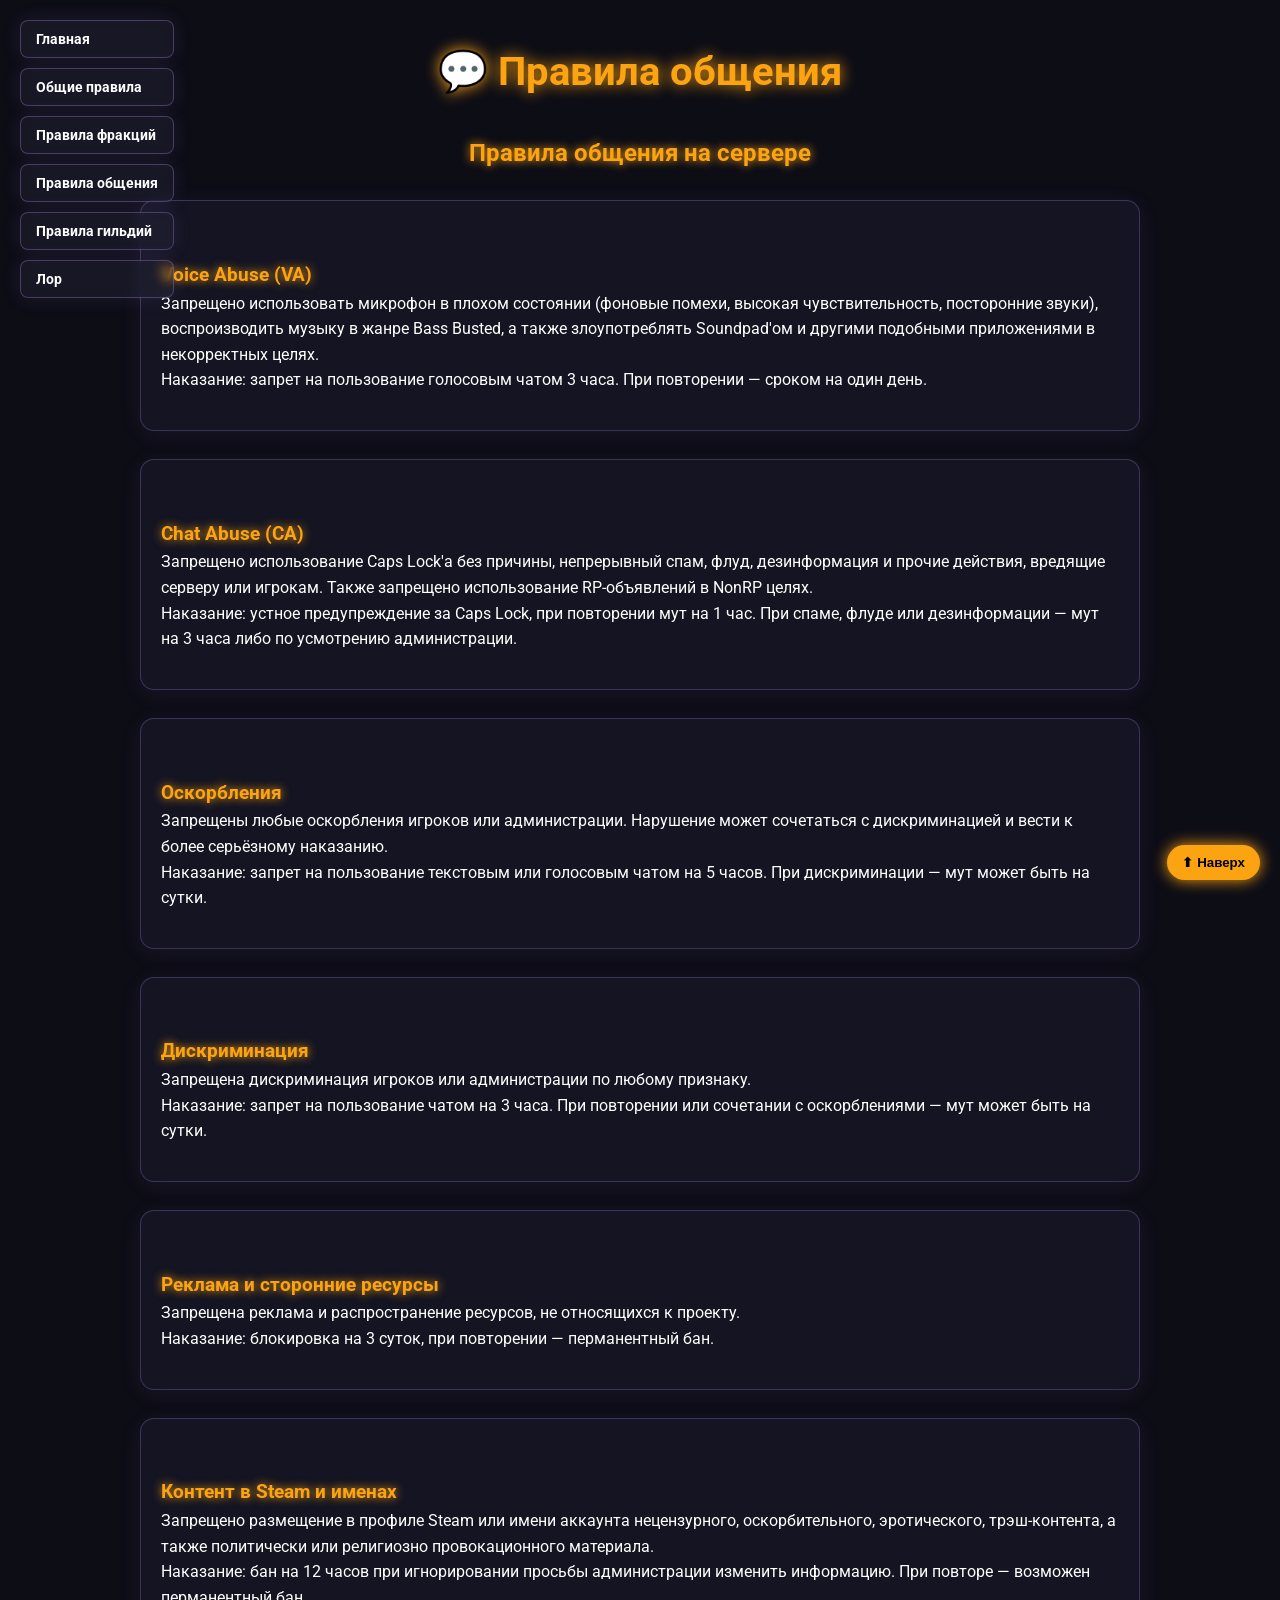
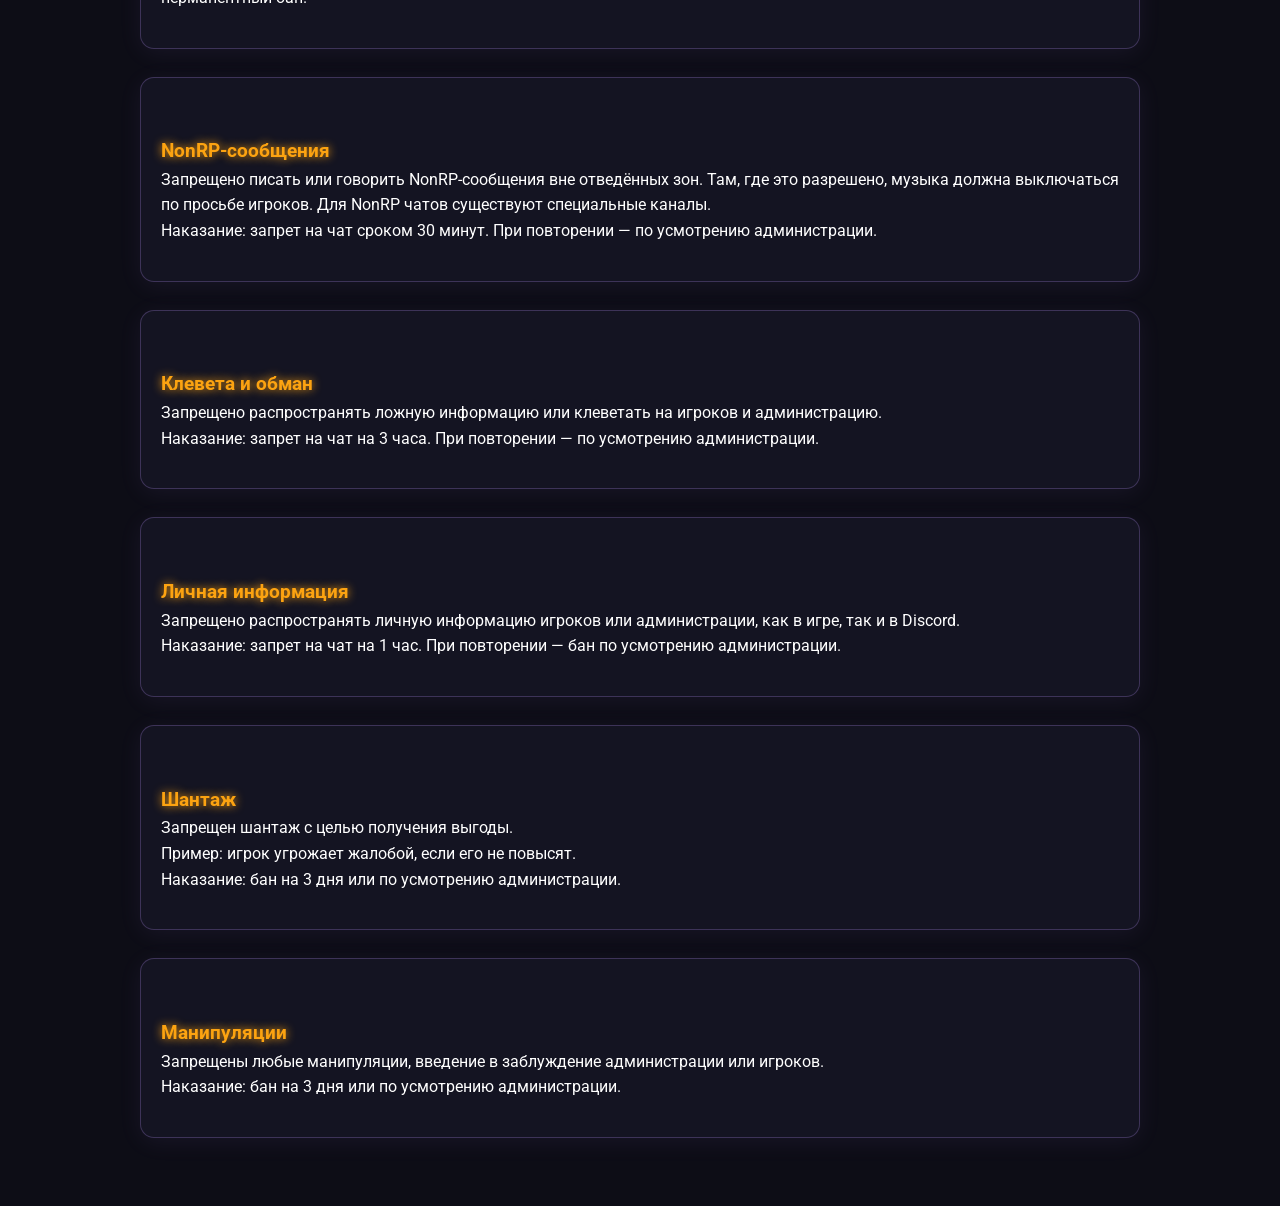
==== chatrules.html @ 7ba98fe5 "Add files via upload" ====
<!DOCTYPE html>
<html lang="ru">
<head>
  <meta charset="UTF-8" />
  <meta name="viewport" content="width=device-width, initial-scale=1.0" />
  <title>Правила общения</title>
  <link href="https://fonts.googleapis.com/css2?family=Roboto:wght@400;700&display=swap" rel="stylesheet">
  <style>
    * { box-sizing: border-box; margin: 0; padding: 0; }
    body {
      font-family: 'Roboto', sans-serif;
      background-color: #0d0d16;
      color: #fff;
      overflow-x: hidden;
      position: relative;
      padding: 40px;
      line-height: 1.6;
    }
   .nav {
  position: fixed;
  top: 20px;
  left: 20px;
  display: flex;
  flex-direction: column;
  gap: 10px;
  z-index: 20;
}

.nav a {
  color: #fff;
  text-decoration: none;
  background: rgba(40, 40, 60, 0.4);
  padding: 10px 15px;
  border-radius: 8px;
  font-weight: bold;
  transition: all 0.3s;
  border: 1px solid rgba(184, 145, 249, 0.3);
  backdrop-filter: blur(5px);
  box-shadow: 0 0 20px rgba(184,145,249,0.1);
  font-size: 14px;
  white-space: nowrap;
  width: auto;
  max-width: 200px;
  line-height: normal;
}

.nav a:hover {
  background: rgba(184,145,249,0.2);
  transform: scale(1.05);
  box-shadow: 0 0 25px rgba(184,145,249,0.2);
}
    h1 {
      font-size: 2.5em;
      text-align: center;
      margin-bottom: 30px;
      color: #fca311;
      text-shadow: 0 0 15px #fca311;
    }
    .content {
      max-width: 1000px;
      margin: 0 auto;
      text-align: center;
    }
    .content p {
      margin-bottom: 1.2em;
    }
    .content strong {
      display: block;
      margin-top: 1.8em;
      font-size: 1.2em;
      color: #fca311;
      text-shadow: 0 0 10px #fca311;
    }
    .to-top {
      position: fixed;
      bottom: 20px;
      right: 20px;
      background-color: #fca311;
      color: #000;
      padding: 10px 15px;
      border: none;
      border-radius: 50px;
      font-weight: bold;
      cursor: pointer;
      box-shadow: 0 0 15px #fca311;
      transition: opacity 0.3s ease-in-out;
      z-index: 10;
    }
    .to-top:hover {
      opacity: 0.8;
    }
    .rule-group {
      background: rgba(28,28,46,0.5);
      border: 1.5px solid rgba(184,145,249,0.25);
      border-radius: 14px;
      margin: 28px 0;
      padding: 24px 20px 18px 20px;
      box-shadow: 0 4px 24px rgba(184,145,249,0.07);
      text-align: left;
    }
    @media (max-width: 768px) {
      body { padding: 20px; }
      h1 { font-size: 2em; }
      .content strong { font-size: 1em; }
      .nav { flex-direction: column; }
    }
  </style>
  <script>
    document.addEventListener('DOMContentLoaded', () => {
      document.querySelector('.to-top').addEventListener('click', () => {
        window.scrollTo({ top: 0, behavior: 'smooth' });
      });
    });
  </script>
</head>
<body>
 <div class="nav fade-in">
  <a href="index.html">Главная</a>
  <a href="rules.html">Общие правила</a>
  <a href="fractions.html">Правила фракций</a>
  <a href="chatrules.html" class="active">Правила общения</a>
  <a href="Guilds.html">Правила гильдий</a>
  <a href="Lor.html">Лор</a>
</div>

  <h1>💬 Правила общения</h1>

  <div class="content">
    <h2 style="text-align:center; color:#fca311; text-shadow:0 0 10px #fca311; margin-bottom: 10px;">Правила общения на сервере</h2>
    
    <div class="rule-group">
      <strong>Voice Abuse (VA)</strong>
      <p>Запрещено использовать микрофон в плохом состоянии (фоновые помехи, высокая чувствительность, посторонние звуки), воспроизводить музыку в жанре Bass Busted, а также злоупотреблять Soundpad'ом и другими подобными приложениями в некорректных целях.<br>Наказание: запрет на пользование голосовым чатом 3 часа. При повторении — сроком на один день.</p>
    </div>

    <div class="rule-group">
      <strong>Chat Abuse (CA)</strong>
      <p>Запрещено использование Caps Lock'a без причины, непрерывный спам, флуд, дезинформация и прочие действия, вредящие серверу или игрокам. Также запрещено использование RP-объявлений в NonRP целях.<br>Наказание: устное предупреждение за Caps Lock, при повторении мут на 1 час. При спаме, флуде или дезинформации — мут на 3 часа либо по усмотрению администрации.</p>
    </div>

    <div class="rule-group">
      <strong>Оскорбления</strong>
      <p>Запрещены любые оскорбления игроков или администрации. Нарушение может сочетаться с дискриминацией и вести к более серьёзному наказанию.<br>Наказание: запрет на пользование текстовым или голосовым чатом на 5 часов. При дискриминации — мут может быть на сутки.</p>
    </div>

    <div class="rule-group">
      <strong>Дискриминация</strong>
      <p>Запрещена дискриминация игроков или администрации по любому признаку.<br>Наказание: запрет на пользование чатом на 3 часа. При повторении или сочетании с оскорблениями — мут может быть на сутки.</p>
    </div>

    <div class="rule-group">
      <strong>Реклама и сторонние ресурсы</strong>
      <p>Запрещена реклама и распространение ресурсов, не относящихся к проекту.<br>Наказание: блокировка на 3 суток, при повторении — перманентный бан.</p>
    </div>

    <div class="rule-group">
      <strong>Контент в Steam и именах</strong>
      <p>Запрещено размещение в профиле Steam или имени аккаунта нецензурного, оскорбительного, эротического, трэш-контента, а также политически или религиозно провокационного материала.<br>Наказание: бан на 12 часов при игнорировании просьбы администрации изменить информацию. При повторе — возможен перманентный бан.</p>
    </div>

    <div class="rule-group">
      <strong>NonRP-сообщения</strong>
      <p>Запрещено писать или говорить NonRP-сообщения вне отведённых зон. Там, где это разрешено, музыка должна выключаться по просьбе игроков. Для NonRP чатов существуют специальные каналы.<br>Наказание: запрет на чат сроком 30 минут. При повторении — по усмотрению администрации.</p>
    </div>

    <div class="rule-group">
      <strong>Клевета и обман</strong>
      <p>Запрещено распространять ложную информацию или клеветать на игроков и администрацию.<br>Наказание: запрет на чат на 3 часа. При повторении — по усмотрению администрации.</p>
    </div>

    <div class="rule-group">
      <strong>Личная информация</strong>
      <p>Запрещено распространять личную информацию игроков или администрации, как в игре, так и в Discord.<br>Наказание: запрет на чат на 1 час. При повторении — бан по усмотрению администрации.</p>
    </div>

    <div class="rule-group">
      <strong>Шантаж</strong>
      <p>Запрещен шантаж с целью получения выгоды.<br>Пример: игрок угрожает жалобой, если его не повысят.<br>Наказание: бан на 3 дня или по усмотрению администрации.</p>
    </div>

    <div class="rule-group">
      <strong>Манипуляции</strong>
      <p>Запрещены любые манипуляции, введение в заблуждение администрации или игроков.<br>Наказание: бан на 3 дня или по усмотрению администрации.</p>
    </div>
  </div>

  <button class="to-top" onclick="window.scrollTo({ top: 0, behavior: 'smooth' });">⬆ Наверх</button>

  <!-- Скрипт внизу body: переключает музыку и обновляет иконку -->
  <script>
    (function() {
      const btn = document.getElementById('music-toggle');
      function updateIcon() {
        btn.textContent = localStorage.getItem('musicOn') === 'true' ? '🔊' : '🔇';
      }
      btn.addEventListener('click', function() {
        window.toggleMusic();
        updateIcon();
      });
      updateIcon();
    })();
  </script>
  <script src="common.js"></script>
</body>
</html>
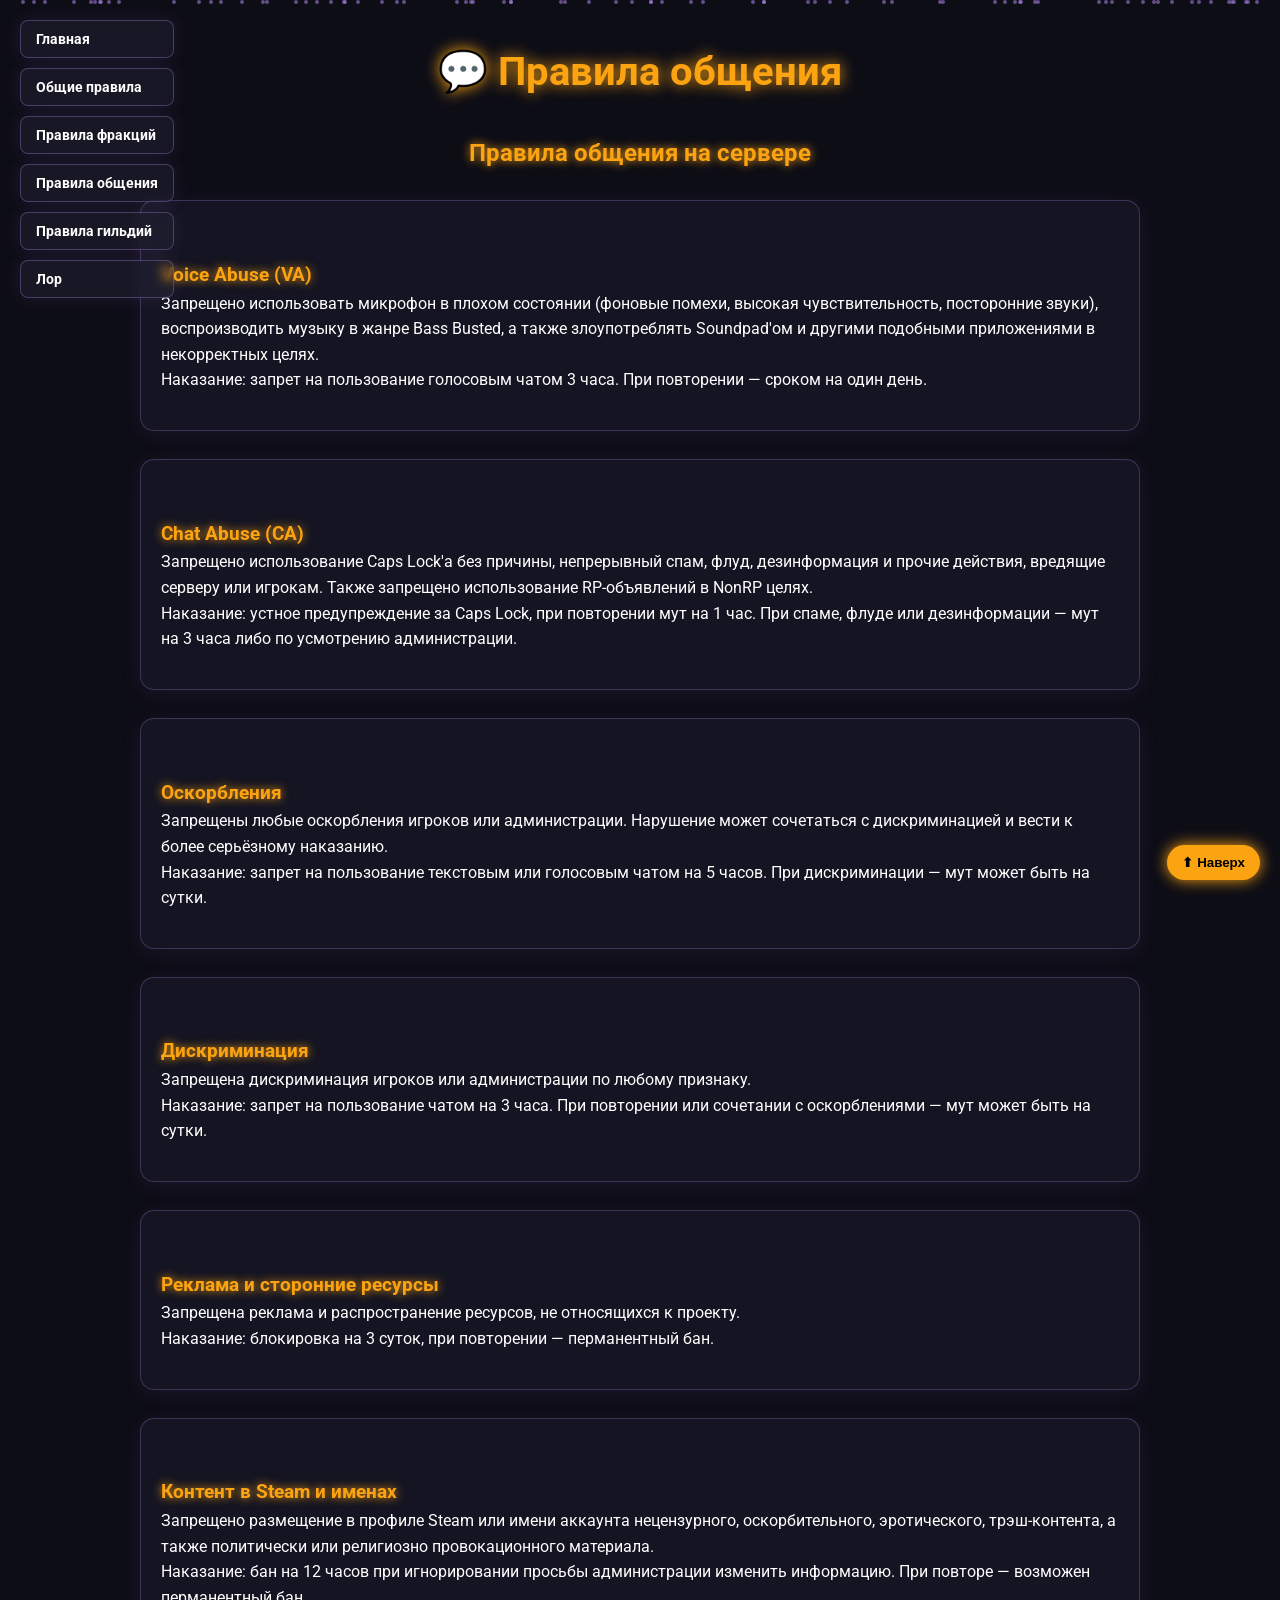
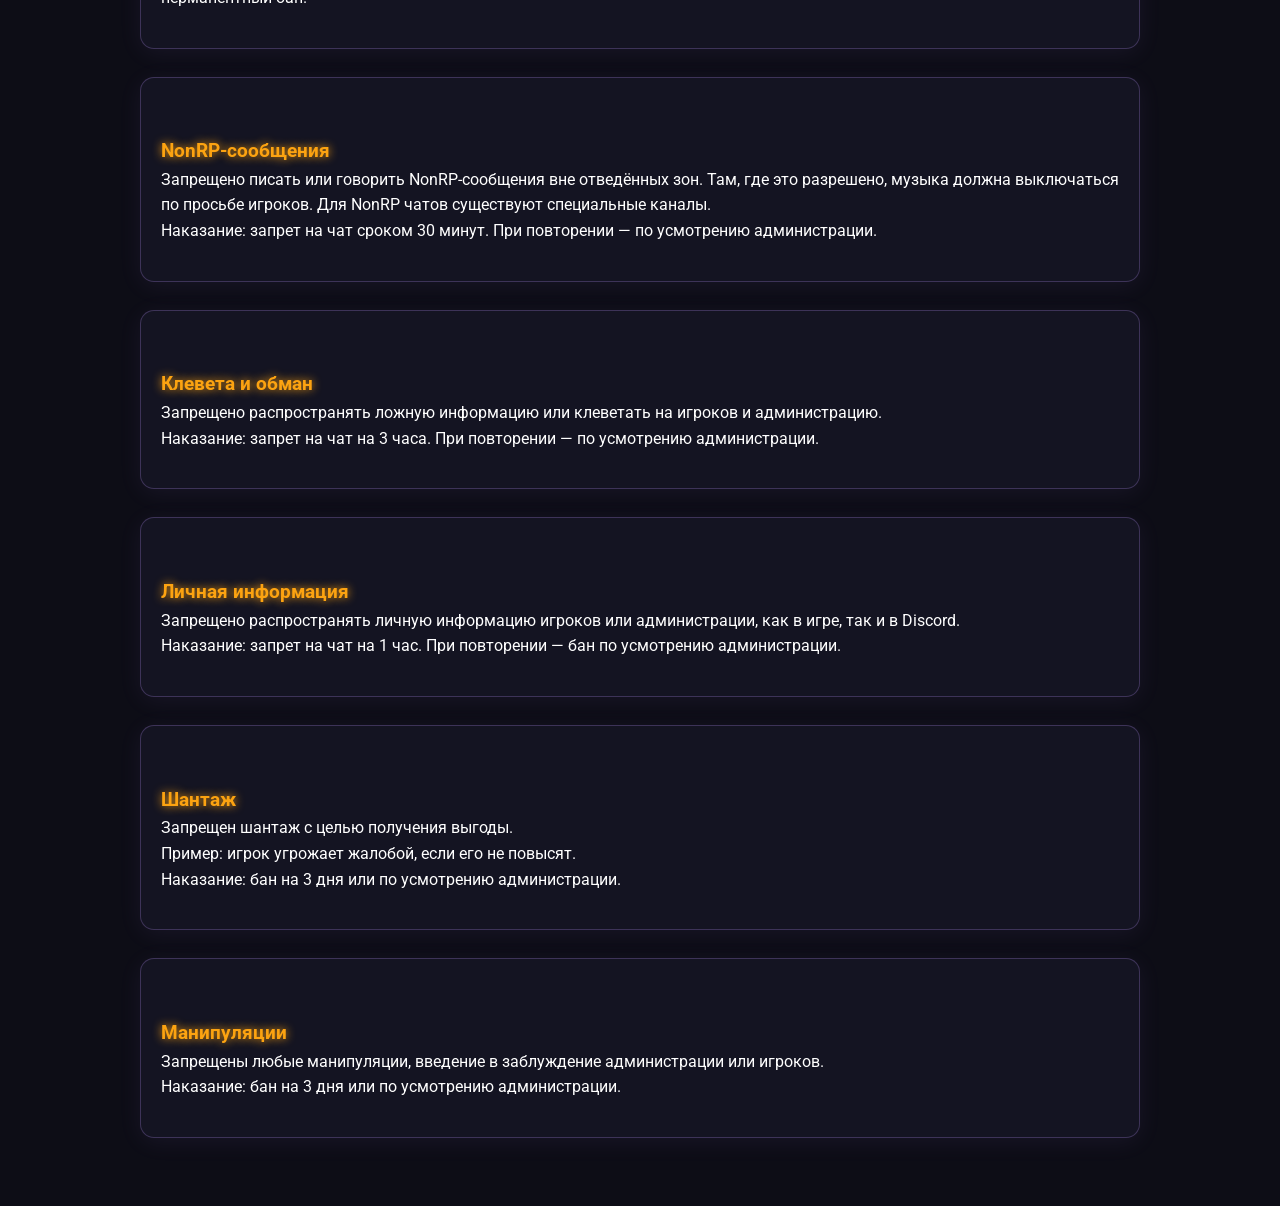
==== commit 84624afa: "Update chatrules.html" ====
--- a/chatrules.html
+++ b/chatrules.html
@@ -5,6 +5,7 @@
   <meta name="viewport" content="width=device-width, initial-scale=1.0" />
   <title>Правила общения</title>
   <link href="https://fonts.googleapis.com/css2?family=Roboto:wght@400;700&display=swap" rel="stylesheet">
+  <link rel="stylesheet" href="particles.css">
   <style>
     * { box-sizing: border-box; margin: 0; padding: 0; }
     body {
@@ -201,6 +202,7 @@
     })();
   </script>
   <script src="common.js"></script>
+  <script src="particles.js"></script>
 </body>
 </html>
 
--- a/particles.css
+++ b/particles.css
@@ -0,0 +1,75 @@
+/* Анимация частиц для всех страниц */
+.flying-particles {
+  position: fixed;
+  top: 0; 
+  left: 0;
+  width: 100%; 
+  height: 100%;
+  pointer-events: none;
+  z-index: 0;
+  overflow: hidden;
+}
+
+.flying-particles span {
+  position: absolute;
+  width: 4px; 
+  height: 4px;
+  background: rgba(185,145,249,0.5);
+  border-radius: 50%;
+  animation: riseUp linear infinite, shimmer ease-in-out infinite;
+}
+
+@keyframes riseUp {
+  0%   { transform: translateY(100vh) scale(1); opacity: 0; }
+  10%  { opacity: 1; }
+  100% { transform: translateY(-200vh) scale(0.2); opacity: 0; }
+}
+
+@keyframes shimmer {
+  0%,100% { filter: brightness(1); }
+  50%     { filter: brightness(1.7); }
+}
+
+/* Дополнительные частицы разных размеров */
+.particles {
+  position: fixed;
+  top: 0;
+  left: 0;
+  width: 100%;
+  height: 100%;
+  pointer-events: none;
+  z-index: 0;
+  overflow: hidden;
+}
+
+.particle {
+  position: absolute;
+  width: 2px;
+  height: 2px;
+  background: rgba(184, 145, 249, 0.6);
+  border-radius: 50%;
+  bottom: -10px;
+  animation: particleRise 2s ease-out infinite, shimmer 2s infinite;
+}
+
+@keyframes particleRise {
+  0% { transform: translateY(0) scale(1); opacity: 1; }
+  100% { transform: translateY(-80px) scale(0.5); opacity: 0; }
+}
+
+/* Разные размеры и задержки для частиц */
+.particle:nth-child(1) { left: -15px; animation-delay: 0s; width: 3px; height: 3px; }
+.particle:nth-child(2) { left: -10px; animation-delay: 0.3s; width: 2px; height: 2px; }
+.particle:nth-child(3) { left: -5px; animation-delay: 0.6s; width: 4px; height: 4px; }
+.particle:nth-child(4) { left: 0px; animation-delay: 0.9s; width: 2px; height: 2px; }
+.particle:nth-child(5) { left: 5px; animation-delay: 1.2s; width: 3px; height: 3px; }
+.particle:nth-child(6) { left: 10px; animation-delay: 1.5s; width: 2px; height: 2px; }
+.particle:nth-child(7) { left: 15px; animation-delay: 1.8s; width: 4px; height: 4px; }
+.particle:nth-child(8) { left: -20px; animation-delay: 2.1s; width: 2px; height: 2px; }
+.particle:nth-child(9) { left: 20px; animation-delay: 2.4s; width: 3px; height: 3px; }
+.particle:nth-child(10) { left: -25px; animation-delay: 2.7s; width: 2px; height: 2px; }
+.particle:nth-child(11) { left: 25px; animation-delay: 3s; width: 4px; height: 4px; }
+.particle:nth-child(12) { left: -30px; animation-delay: 3.3s; width: 2px; height: 2px; }
+.particle:nth-child(13) { left: 30px; animation-delay: 3.6s; width: 3px; height: 3px; }
+.particle:nth-child(14) { left: -35px; animation-delay: 3.9s; width: 2px; height: 2px; }
+.particle:nth-child(15) { left: 35px; animation-delay: 4.2s; width: 4px; height: 4px; } 
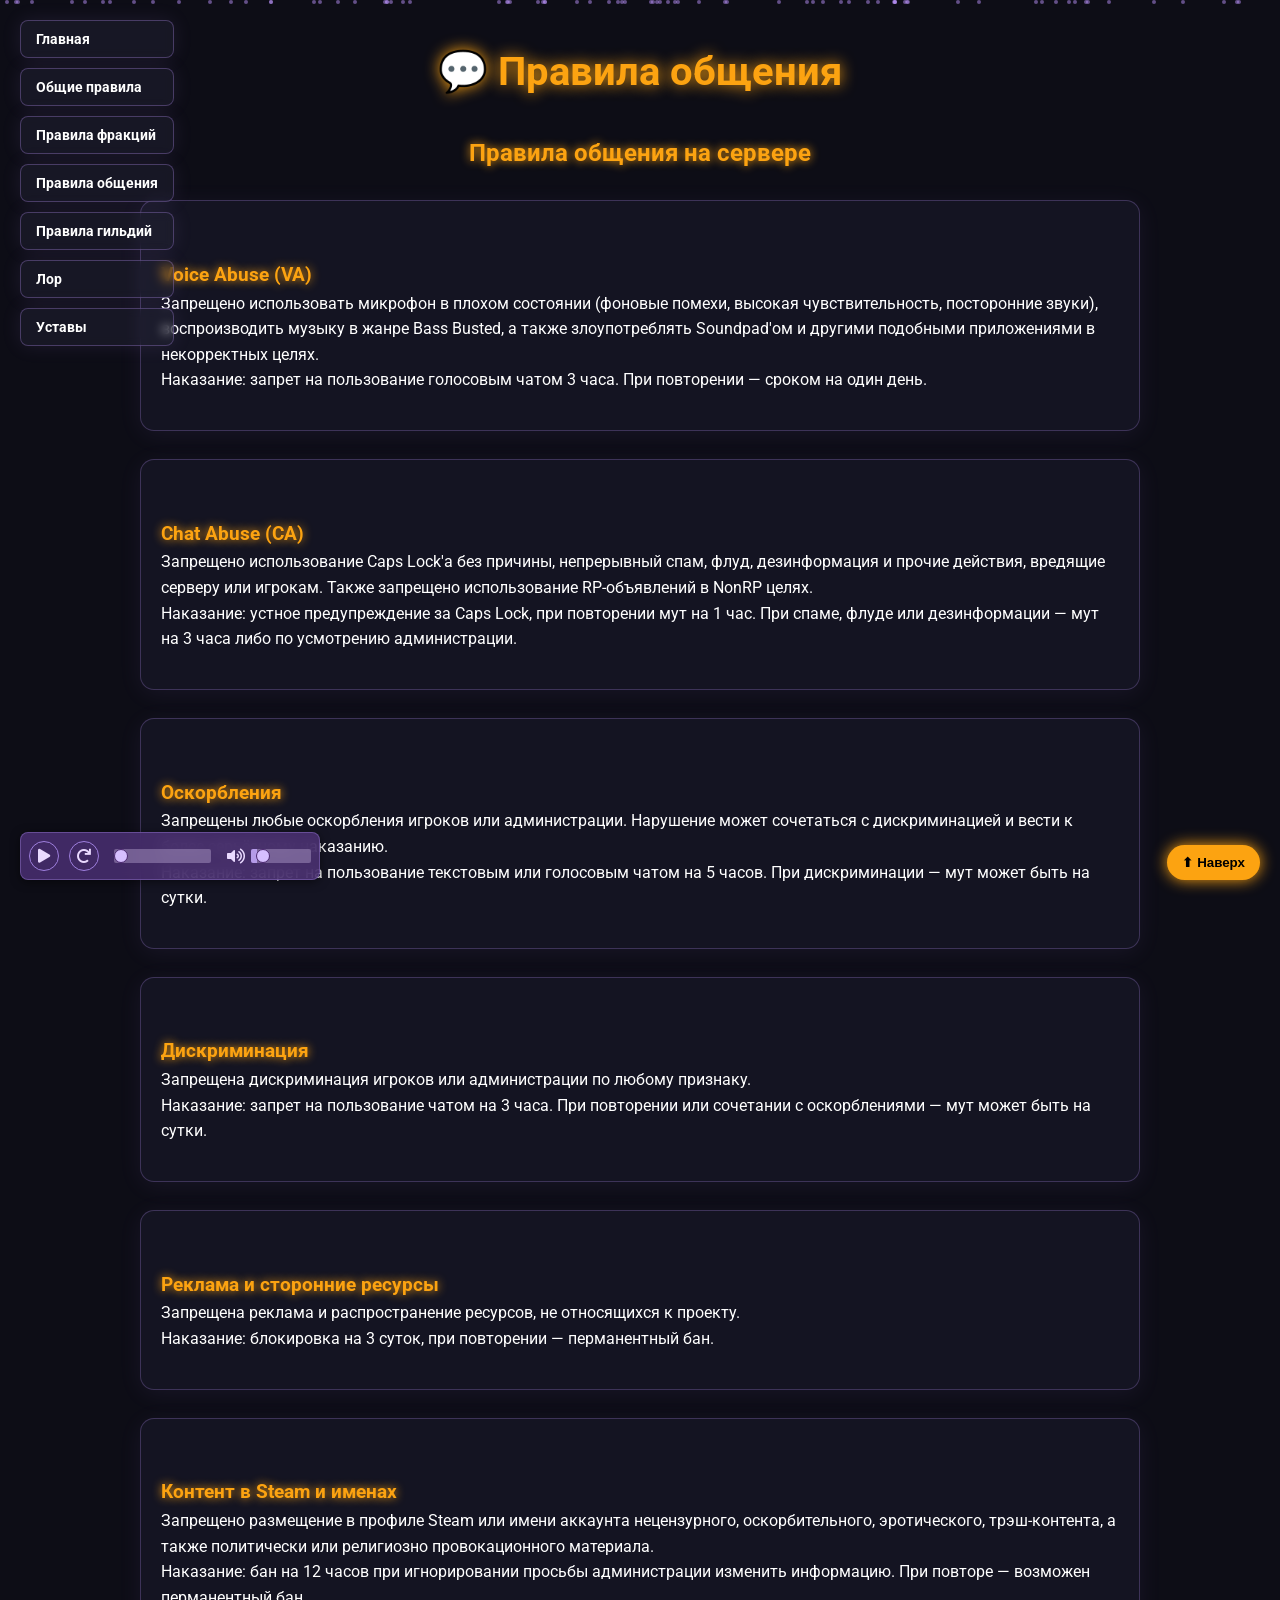
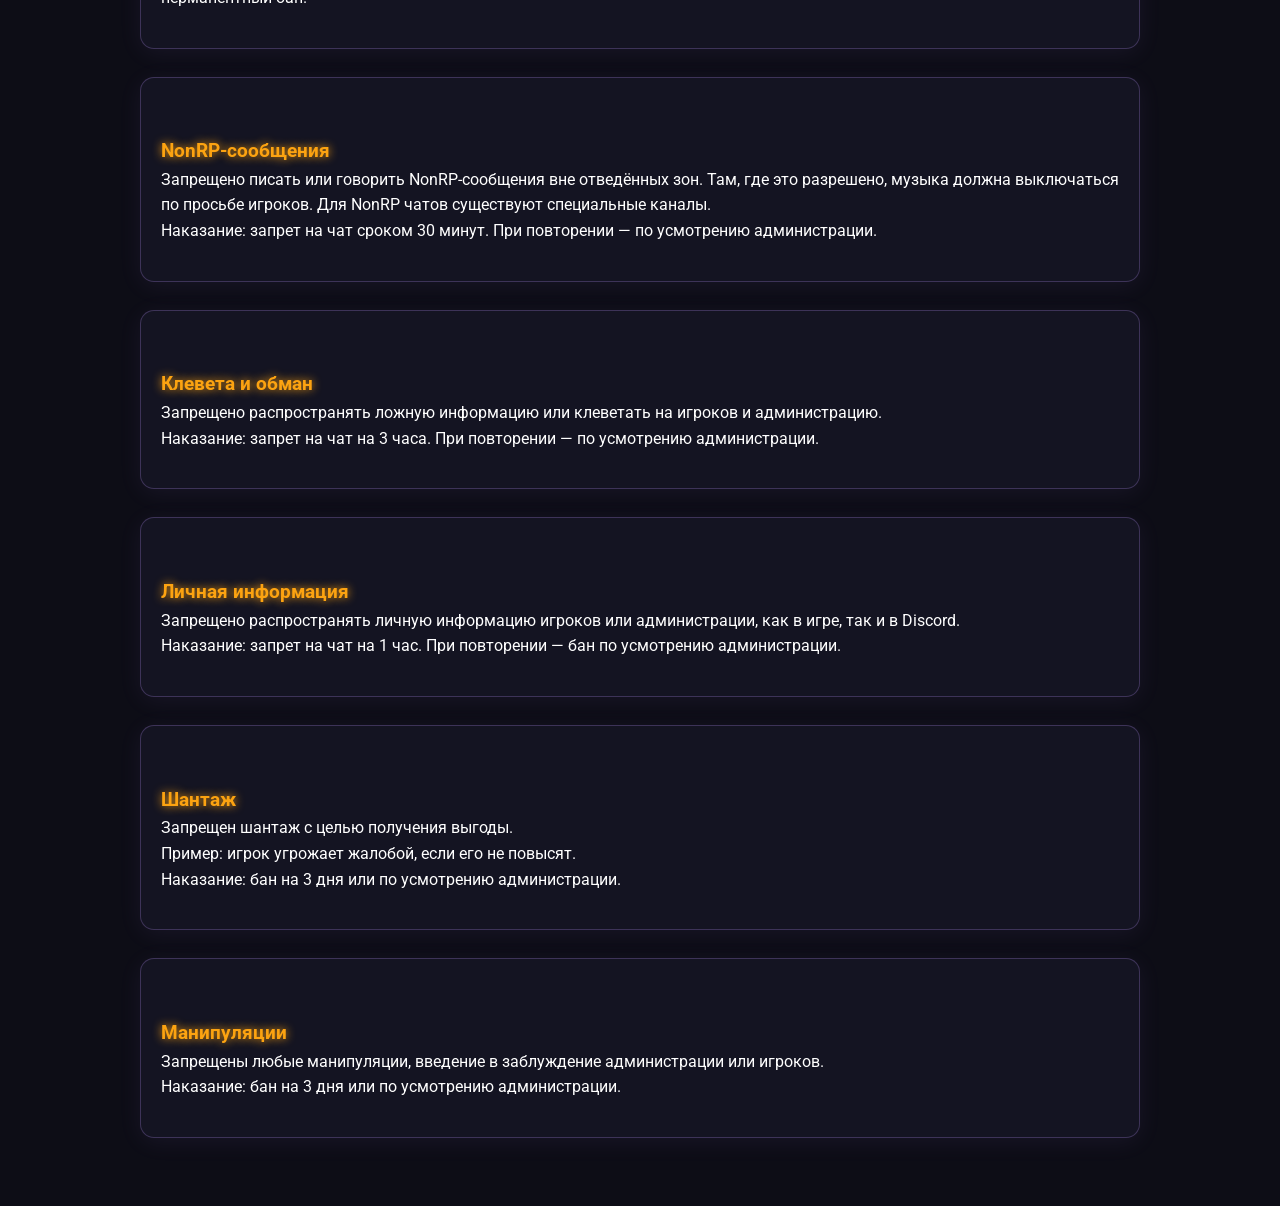
==== commit 4c4a817d: "Add files via upload" ====
--- a/chatrules.html
+++ b/chatrules.html
@@ -122,6 +122,7 @@
   <a href="chatrules.html" class="active">Правила общения</a>
   <a href="Guilds.html">Правила гильдий</a>
   <a href="Lor.html">Лор</a>
+  <a href="XC/Главная-страница/main.html">Уставы</a>
 </div>
 
   <h1>💬 Правила общения</h1>
@@ -203,6 +204,7 @@
   </script>
   <script src="common.js"></script>
   <script src="particles.js"></script>
+  <script src="audio-player.js"></script>
 </body>
 </html>
 
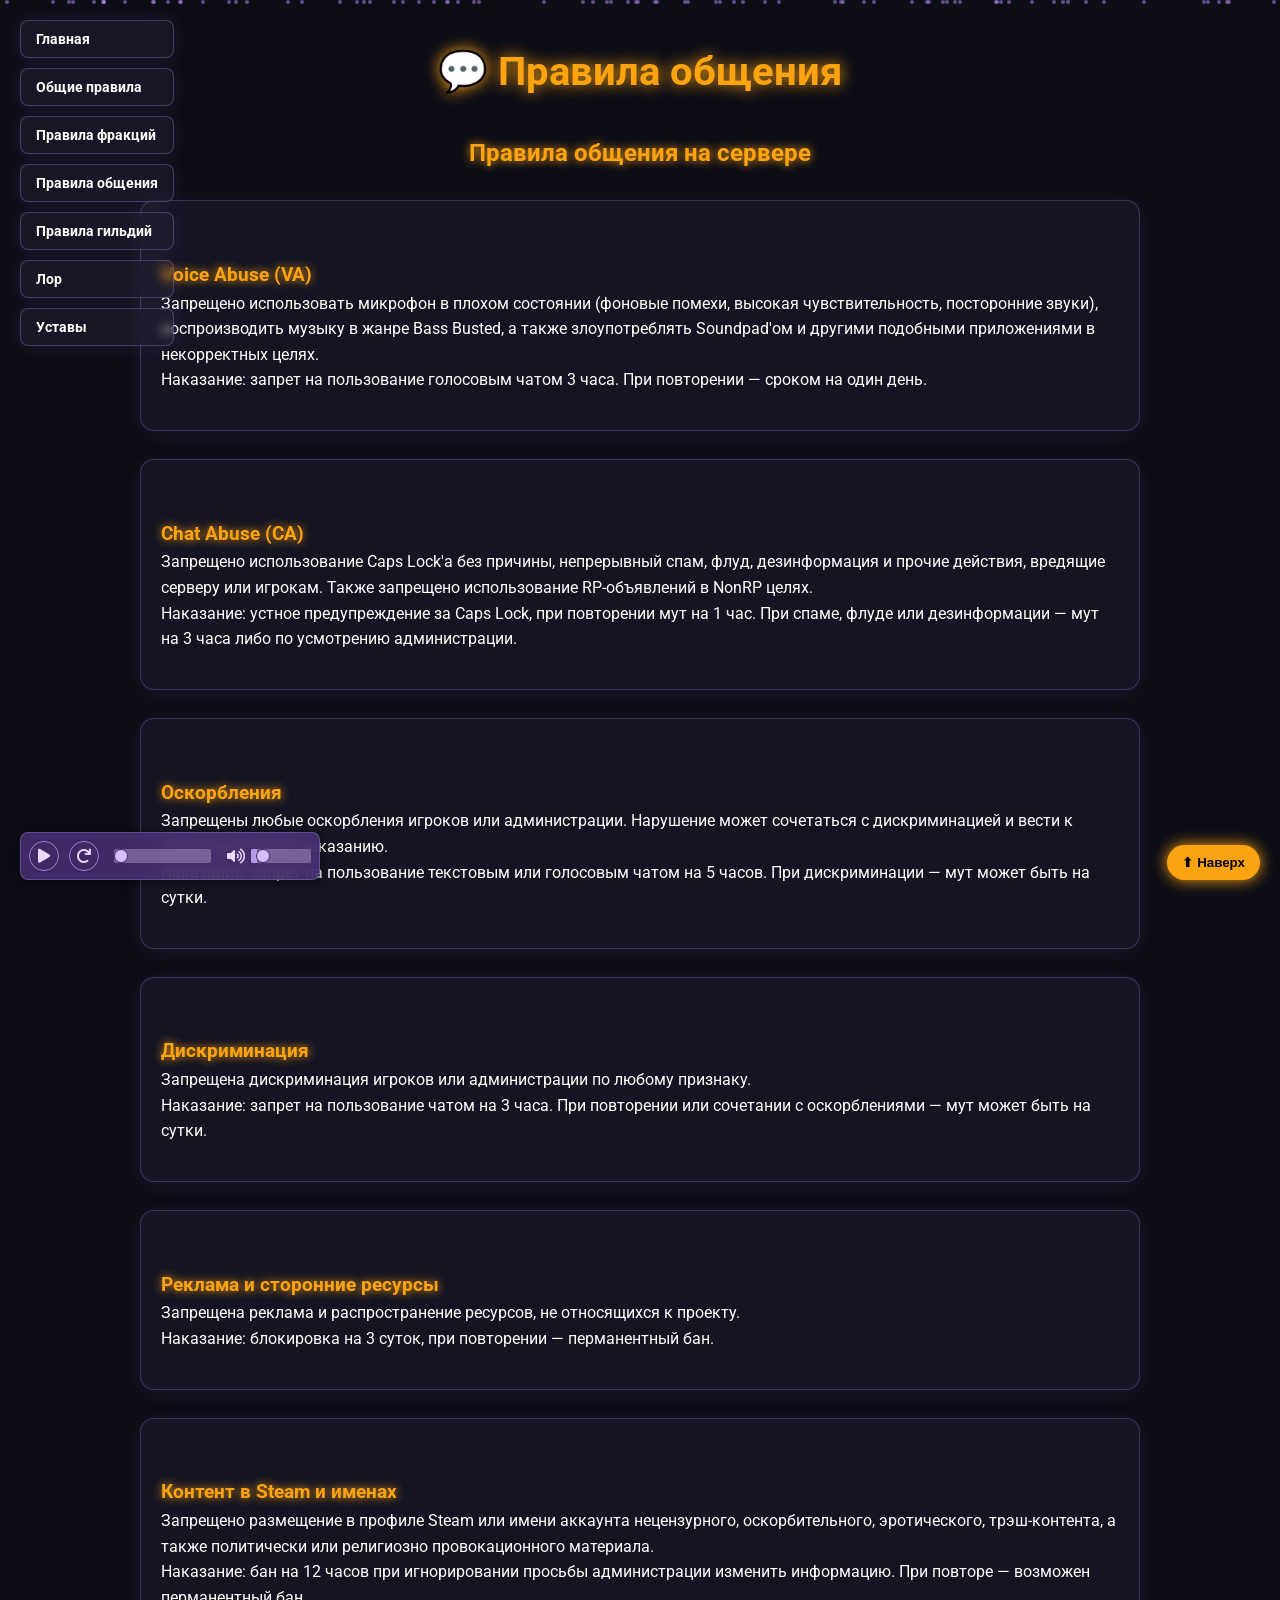
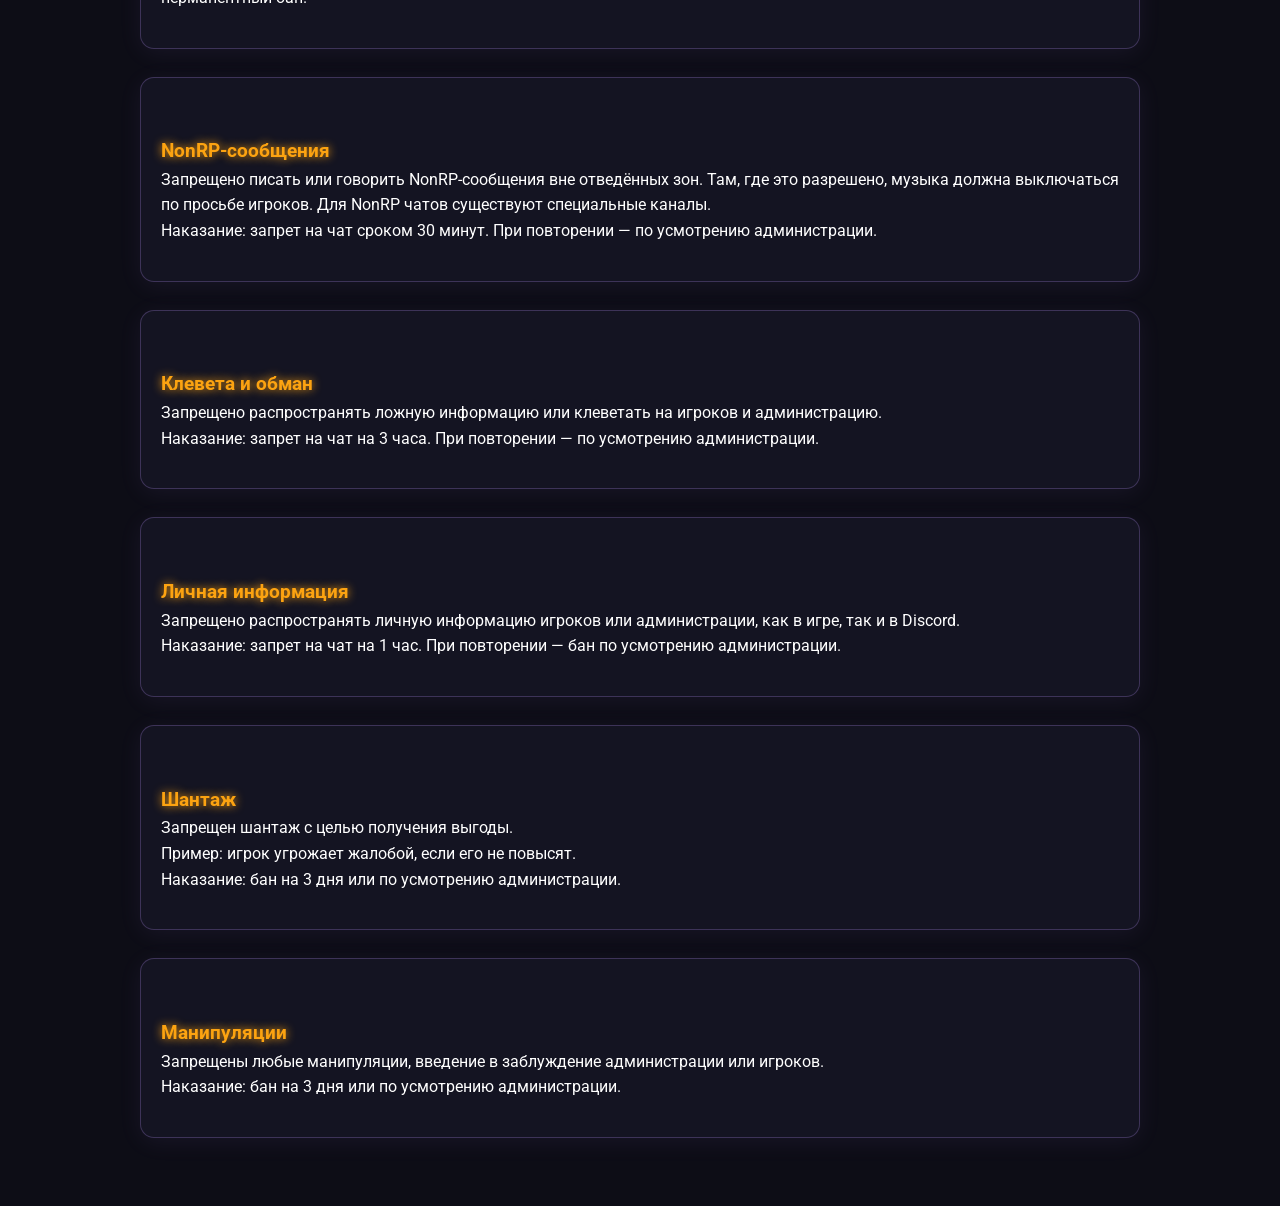
==== commit e066e540: "Add files via upload" ====
--- a/chatrules.html
+++ b/chatrules.html
@@ -122,7 +122,7 @@
   <a href="chatrules.html" class="active">Правила общения</a>
   <a href="Guilds.html">Правила гильдий</a>
   <a href="Lor.html">Лор</a>
-  <a href="XC/Главная-страница/main.html">Уставы</a>
+  <a href="game-main.html">Уставы</a>
 </div>
 
   <h1>💬 Правила общения</h1>
